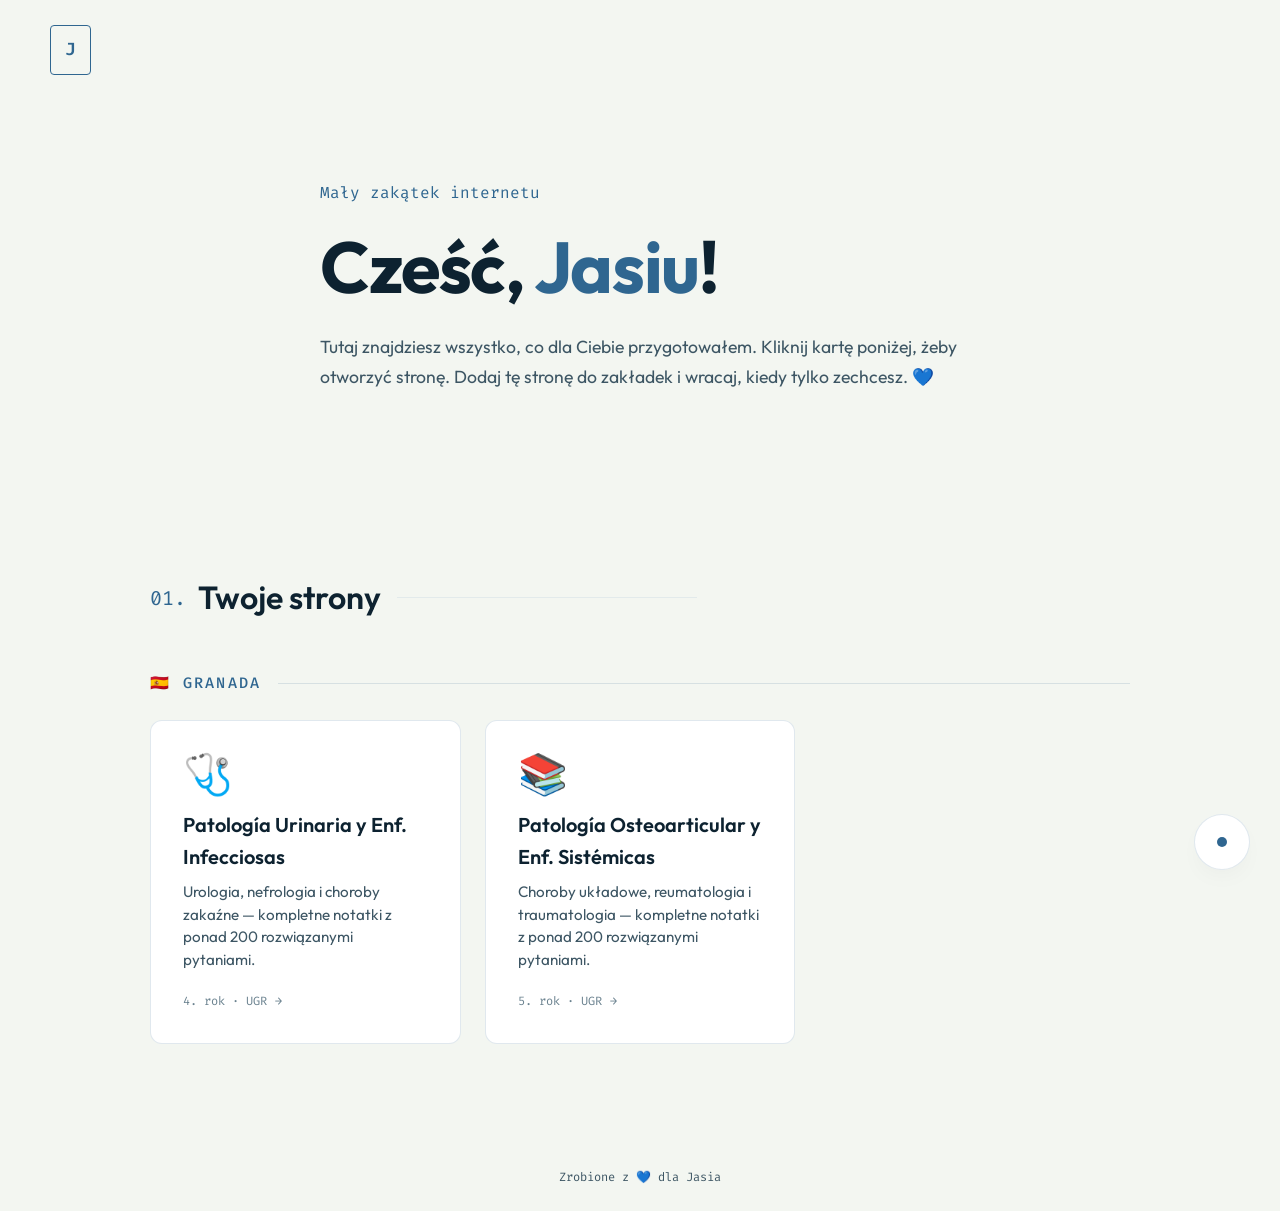
==== jasiu/index.html @ 5ad4277f "Add private /jasiu/ subpage with Granada study notes - Landing page at /jasiu/ with blue palette (Ba" ====
<!DOCTYPE html>
<html lang="pl" data-theme="dark">

<head>
    <meta charset="UTF-8">
    <meta name="viewport" content="width=device-width, initial-scale=1.0">
    <title>Cześć Jasiu 💙</title>
    <meta name="description" content="Mały zakątek internetu, tylko dla Jasia.">
    <meta name="robots" content="noindex, nofollow">

    <link rel="icon" type="image/svg+xml" href="../assets/favicon.svg?v=2">

    <link rel="preconnect" href="https://fonts.googleapis.com">
    <link rel="preconnect" href="https://fonts.gstatic.com" crossorigin>
    <link
        href="https://fonts.googleapis.com/css2?family=Fira+Code:wght@400;500;600&family=Outfit:wght@300;400;500;600;700&display=swap"
        rel="stylesheet">

    <link rel="stylesheet" href="../css/styles.css">

    <style>
        /* =====================================================================
           Jasiu landing page — Blue palette override
           Palette: Baltic Blue · Cerulean · Alabaster · Yale Blue · Sky Blue Light
           ===================================================================== */

        [data-theme="dark"] {
            --bg-primary: #0a1f2b;
            --bg-secondary: #16425b;
            --bg-tertiary: #1e5577;
            --accent-primary: #81c3d7;
            --accent-secondary: #3a7ca5;
            --accent-tertiary: #2f6690;
            --text-heading: #ecf2f6;
            --text-primary: #c5d8e0;
            --text-secondary: #94adb8;
            --text-muted: #6d8590;
            --border: rgba(129, 195, 215, 0.15);
            --border-hover: rgba(129, 195, 215, 0.4);
            --shadow-nav: 0 10px 30px -10px rgba(10, 31, 43, 0.7);
            --shadow-card: 0 10px 30px -15px rgba(0, 0, 0, 0.3);
            --glow: 0 0 20px rgba(129, 195, 215, 0.3);
        }

        [data-theme="light"] {
            --bg-primary: #f3f6f1;
            --bg-secondary: #ffffff;
            --bg-tertiary: #e2eaeb;
            --accent-primary: #2f6690;
            --accent-secondary: #16425b;
            --accent-tertiary: #3a7ca5;
            --text-heading: #0d2230;
            --text-primary: #1e3a4b;
            --text-secondary: #3d5664;
            --text-muted: #6c8390;
            --border: rgba(47, 102, 144, 0.15);
            --border-hover: rgba(47, 102, 144, 0.4);
            --shadow-nav: 0 10px 30px -10px rgba(13, 34, 48, 0.08);
            --shadow-card: 0 10px 30px -15px rgba(13, 34, 48, 0.12);
            --glow: 0 0 20px rgba(47, 102, 144, 0.15);
        }

        :root {
            --gradient-primary: linear-gradient(135deg, #2f6690, #3a7ca5, #81c3d7);
            --gradient-accent: linear-gradient(135deg, #3a7ca5, #81c3d7);
        }

        /* =====================================================================
           Layout tweaks for the Jasiu hero
           ===================================================================== */

        .jasiu-hero {
            min-height: auto;
            padding: 180px 40px 80px;
            display: flex;
            flex-direction: column;
            align-items: center;
            justify-content: center;
            text-align: center;
        }

        .jasiu-hero .hero-badge {
            justify-content: center;
        }

        .jasiu-hero h1 {
            font-size: clamp(2.5rem, 6vw, 4.5rem);
            font-weight: 700;
            line-height: 1.15;
            margin-bottom: 1.5rem;
            color: var(--text-heading);
        }

        /* Override main stylesheet: keep .name inline (no forced line break) and no gradient */
        .jasiu-hero h1 .name {
            display: inline;
            background: none;
            -webkit-background-clip: unset;
            -webkit-text-fill-color: unset;
            background-clip: unset;
            color: var(--accent-primary);
        }

        .jasiu-hero p.hero-description {
            max-width: 640px;
            margin: 0 auto;
        }

        /* Hide the auto "01." numbering on nav links (used on main portfolio only) */
        .jasiu-nav .nav-links a::before {
            content: none;
        }

        /* =====================================================================
           Card grid
           ===================================================================== */

        .jasiu-grid {
            display: grid;
            grid-template-columns: repeat(auto-fill, minmax(280px, 1fr));
            gap: 1.5rem;
        }

        .jasiu-card {
            position: relative;
            display: flex;
            flex-direction: column;
            padding: 2rem;
            background: var(--bg-secondary);
            border: 1px solid var(--border);
            border-radius: 12px;
            text-decoration: none;
            color: inherit;
            transition: var(--transition);
            overflow: hidden;
        }

        .jasiu-card::before {
            content: '';
            position: absolute;
            top: 0;
            left: 0;
            right: 0;
            height: 3px;
            background: var(--gradient-primary);
            transform: scaleX(0);
            transform-origin: left;
            transition: transform 0.4s ease;
        }

        .jasiu-card:hover {
            transform: translateY(-6px);
            border-color: var(--border-hover);
            box-shadow: var(--shadow-card);
        }

        .jasiu-card:hover::before {
            transform: scaleX(1);
        }

        .jasiu-card-icon {
            font-size: 2.5rem;
            line-height: 1;
            margin-bottom: 1rem;
        }

        .jasiu-card-title {
            font-size: 1.25rem;
            font-weight: 600;
            color: var(--text-heading);
            margin-bottom: 0.5rem;
            transition: var(--transition);
        }

        .jasiu-card:hover .jasiu-card-title {
            color: var(--accent-primary);
        }

        .jasiu-card-description {
            font-size: 0.95rem;
            color: var(--text-secondary);
            line-height: 1.5;
            flex-grow: 1;
        }

        .jasiu-card-meta {
            margin-top: 1.25rem;
            font-family: var(--font-mono);
            font-size: 0.75rem;
            color: var(--text-muted);
            display: flex;
            align-items: center;
            gap: 0.5rem;
        }

        .jasiu-card-meta .arrow {
            transition: transform 0.25s ease;
        }

        .jasiu-card:hover .jasiu-card-meta .arrow {
            transform: translateX(4px);
            color: var(--accent-primary);
        }

        /* =====================================================================
           Group heading (e.g. "Granada", future groups...)
           ===================================================================== */

        .jasiu-group {
            margin-top: 3rem;
        }

        .jasiu-group:first-of-type {
            margin-top: 0;
        }

        .jasiu-group-header {
            display: flex;
            align-items: center;
            gap: 1rem;
            margin-bottom: 1.5rem;
        }

        .jasiu-group-title {
            font-family: var(--font-mono);
            font-size: 0.95rem;
            font-weight: 500;
            color: var(--accent-primary);
            text-transform: uppercase;
            letter-spacing: 0.15em;
            white-space: nowrap;
        }

        .jasiu-group-line {
            flex: 1;
            height: 1px;
            background: var(--border);
        }

        /* =====================================================================
           Mobile breakpoints
           ===================================================================== */

        @media (max-width: 768px) {
            .jasiu-hero {
                padding: 120px 24px 60px;
            }

            .jasiu-hero h1 {
                font-size: clamp(2rem, 9vw, 3rem);
                margin-bottom: 1rem;
            }

            .jasiu-hero p.hero-description {
                font-size: 1rem;
                line-height: 1.6;
            }

            .jasiu-group {
                margin-top: 2.5rem;
            }

            .jasiu-group-header {
                margin-bottom: 1.25rem;
            }

            .jasiu-group-title {
                font-size: 0.8rem;
                letter-spacing: 0.12em;
            }

            .jasiu-grid {
                grid-template-columns: 1fr;
                gap: 1rem;
            }

            .jasiu-card {
                padding: 1.5rem;
            }

            .jasiu-card-icon {
                font-size: 2rem;
                margin-bottom: 0.75rem;
            }

            .jasiu-card-title {
                font-size: 1.1rem;
            }

            footer {
                padding: 30px 20px;
                font-size: 0.85rem;
            }
        }

        @media (max-width: 420px) {
            .jasiu-hero {
                padding: 100px 18px 48px;
            }

            .jasiu-card {
                padding: 1.25rem;
            }
        }
    </style>
</head>

<body>

    <nav id="navbar" class="jasiu-nav">
        <div class="nav-container">
            <a href="#" class="nav-logo">J</a>
        </div>
    </nav>

    <section class="hero jasiu-hero">
        <div class="hero-content">
            <p class="hero-badge">Mały zakątek internetu</p>
            <h1>
                Cześć, <span class="name">Jasiu</span>!
            </h1>
            <p class="hero-description">
                Tutaj znajdziesz wszystko, co dla Ciebie przygotowałem. Kliknij kartę poniżej,
                żeby otworzyć stronę. Dodaj tę stronę do zakładek i wracaj, kiedy tylko zechcesz. 💙
            </p>
        </div>
    </section>

    <section id="pages">
        <div class="section-container">
            <div class="section-header">
                <h2 class="section-title">Twoje strony</h2>
            </div>

            <!--
                =====================================================================
                JAK DODAĆ NOWĄ STRONĘ
                =====================================================================
                1. Wrzuć pliki strony do nowego folderu wewnątrz /jasiu/
                     np. jasiu/granada/nowy-temat/index.html
                2. Skopiuj jeden z bloków <a class="jasiu-card"> poniżej i zaktualizuj:
                       - href     -> ścieżka do folderu (np. "granada/nowy-temat/")
                       - icon     -> dowolne emoji
                       - title    -> krótka nazwa
                       - desc     -> jednolinijkowy opis
                       - meta     -> rok, uczelnia, data (opcjonalnie)
                3. Commit & push. GitHub Pages opublikuje stronę w ciągu ~1 minuty.
                =====================================================================
            -->
            <div class="jasiu-group">
                <div class="jasiu-group-header">
                    <span class="jasiu-group-title">🇪🇸 Granada</span>
                    <span class="jasiu-group-line"></span>
                </div>

                <div class="jasiu-grid">

                    <a href="granada/urinaria-infecciosas/" class="jasiu-card reveal">
                        <div class="jasiu-card-icon">🩺</div>
                        <div class="jasiu-card-title">Patología Urinaria y Enf. Infecciosas</div>
                        <p class="jasiu-card-description">
                            Urologia, nefrologia i choroby zakaźne — kompletne notatki
                            z ponad 200 rozwiązanymi pytaniami.
                        </p>
                        <div class="jasiu-card-meta">
                            <span>4. rok · UGR</span>
                            <span class="arrow">→</span>
                        </div>
                    </a>

                    <a href="granada/osteoarticular-sistemicas/" class="jasiu-card reveal">
                        <div class="jasiu-card-icon">📚</div>
                        <div class="jasiu-card-title">Patología Osteoarticular y Enf. Sistémicas</div>
                        <p class="jasiu-card-description">
                            Choroby układowe, reumatologia i traumatologia — kompletne
                            notatki z ponad 200 rozwiązanymi pytaniami.
                        </p>
                        <div class="jasiu-card-meta">
                            <span>5. rok · UGR</span>
                            <span class="arrow">→</span>
                        </div>
                    </a>

                    <!--
                        Szablon karty — skopiuj, wklej i edytuj:

                    <a href="ŚCIEŻKA/" class="jasiu-card reveal">
                        <div class="jasiu-card-icon">📄</div>
                        <div class="jasiu-card-title">Tytuł strony</div>
                        <p class="jasiu-card-description">
                            Krótki opis tego, co jest w środku.
                        </p>
                        <div class="jasiu-card-meta">
                            <span>otwórz stronę</span>
                            <span class="arrow">→</span>
                        </div>
                    </a>
                    -->

                </div>
            </div>

            <!--
                Aby dodać kolejną grupę (np. inna uczelnia, inny temat), skopiuj
                cały blok <div class="jasiu-group"> ... </div> powyżej i zmień tytuł.
            -->
        </div>
    </section>

    <footer>
        <p>
            Zrobione z 💙 dla Jasia
        </p>
    </footer>

    <button class="theme-toggle" id="theme-toggle" aria-label="Zmień motyw">
        <svg class="sun-icon" viewBox="0 0 24 24" xmlns="http://www.w3.org/2000/svg">
            <circle cx="12" cy="12" r="5" />
            <path
                d="M12 1v2M12 21v2M4.22 4.22l1.42 1.42M18.36 18.36l1.42 1.42M1 12h2M21 12h2M4.22 19.78l1.42-1.42M18.36 5.64l1.42-1.42" />
        </svg>
        <svg class="moon-icon" viewBox="0 0 24 24" xmlns="http://www.w3.org/2000/svg">
            <path d="M21 12.79A9 9 0 1 1 11.21 3 7 7 0 0 0 21 12.79z" />
        </svg>
    </button>

    <script src="../js/main.js"></script>
</body>

</html>
---- css/styles.css ----
/*
 * Brand Colors - Warm Sunset Palette
 * Tangerine Dream: #faa275
 * Coral Glow: #ff8c61
 * Blush Rose: #ce6a85
 * Berry Blush: #985277
 * Mauve Shadow: #5c374c
 */

/* ========================================
   THEME VARIABLES
   ======================================== */

:root {
    /* Core palette - shared */
    --tangerine-dream: #faa275;
    --coral-glow: #ff8c61;
    --blush-rose: #ce6a85;
    --berry-blush: #985277;
    --mauve-shadow: #5c374c;
    
    /* Typography */
    --font-mono: 'Fira Code', 'SF Mono', 'Roboto Mono', monospace;
    --font-sans: 'Outfit', 'Calibre', 'Inter', -apple-system, sans-serif;
    
    /* Effects */
    --transition: all 0.25s cubic-bezier(0.645, 0.045, 0.355, 1);
    --transition-theme: all 0.4s cubic-bezier(0.645, 0.045, 0.355, 1);
    
    /* Gradients - shared */
    --gradient-primary: linear-gradient(135deg, #faa275, #ff8c61, #ce6a85);
    --gradient-accent: linear-gradient(135deg, #ff8c61, #ce6a85);
}

/* Dark Theme (Night Mode - Default) */
[data-theme="dark"] {
    --bg-primary: #1a0f14;
    --bg-secondary: #2a1a22;
    --bg-tertiary: #3d2633;
    --accent-primary: #ff8c61;
    --accent-secondary: #faa275;
    --accent-tertiary: #ce6a85;
    --text-heading: #fef0ec;
    --text-primary: #e8c8c0;
    --text-secondary: #c9a099;
    --text-muted: #8a6b6b;
    --border: rgba(255, 140, 97, 0.15);
    --border-hover: rgba(255, 140, 97, 0.4);
    --shadow-nav: 0 10px 30px -10px rgba(26, 15, 20, 0.7);
    --shadow-card: 0 10px 30px -15px rgba(0, 0, 0, 0.3);
    --glow: 0 0 20px rgba(255, 140, 97, 0.3);
    --icon-filter: none;
}

/* Light Theme (Day Mode) */
[data-theme="light"] {
    --bg-primary: #faf5f2;
    --bg-secondary: #ffffff;
    --bg-tertiary: #f0e6e0;
    --accent-primary: #b84a6b;
    --accent-secondary: #8a3d5c;
    --accent-tertiary: #5c374c;
    --text-heading: #2d1f28;
    --text-primary: #3d2a35;
    --text-secondary: #5c4852;
    --text-muted: #8a7a82;
    --border: rgba(152, 82, 119, 0.15);
    --border-hover: rgba(152, 82, 119, 0.4);
    --shadow-nav: 0 10px 30px -10px rgba(45, 31, 40, 0.08);
    --shadow-card: 0 10px 30px -15px rgba(45, 31, 40, 0.12);
    --glow: 0 0 20px rgba(184, 74, 107, 0.15);
    --icon-filter: none;
}

/* ========================================
   BASE STYLES
   ======================================== */

* {
    margin: 0;
    padding: 0;
    box-sizing: border-box;
}

html {
    scroll-behavior: smooth;
}

body {
    font-family: var(--font-sans);
    background: var(--bg-primary);
    color: var(--text-primary);
    line-height: 1.6;
    overflow-x: hidden;
    counter-reset: section;
    transition: var(--transition-theme);
}

/* Selection */
::selection {
    background: rgba(206, 106, 133, 0.25);
    color: var(--accent-primary);
}

/* Scrollbar */
::-webkit-scrollbar {
    width: 10px;
}

::-webkit-scrollbar-track {
    background: var(--bg-primary);
}

::-webkit-scrollbar-thumb {
    background: var(--bg-tertiary);
    border-radius: 5px;
}

::-webkit-scrollbar-thumb:hover {
    background: var(--berry-blush);
}

/* Hide old background elements */
.dotted-bg,
.ambient-bg,
.orb,
.grid-bg {
    display: none;
}

/* ========================================
   THEME TOGGLE BUTTON
   ======================================== */

.theme-toggle {
    position: fixed;
    bottom: 30px;
    right: 30px;
    width: 56px;
    height: 56px;
    border-radius: 50%;
    background: var(--bg-secondary);
    border: 1px solid var(--border);
    cursor: pointer;
    z-index: 1001;
    display: flex;
    align-items: center;
    justify-content: center;
    transition: var(--transition);
    box-shadow: var(--shadow-card);
}

.theme-toggle:hover {
    transform: scale(1.1);
    border-color: var(--accent-primary);
    box-shadow: var(--glow);
}

.theme-toggle svg {
    width: 24px;
    height: 24px;
    transition: var(--transition);
}

.theme-toggle .sun-icon {
    fill: var(--accent-primary);
    display: none;
}

.theme-toggle .moon-icon {
    fill: var(--accent-primary);
    display: block;
}

[data-theme="light"] .theme-toggle .sun-icon {
    display: block;
}

[data-theme="light"] .theme-toggle .moon-icon {
    display: none;
}

/* ========================================
   NAVIGATION
   ======================================== */

nav {
    position: fixed;
    top: 0;
    left: 0;
    right: 0;
    z-index: 1000;
    padding: 0 50px;
    height: 100px;
    display: flex;
    align-items: center;
    background: transparent;
    transition: var(--transition);
}

nav.scrolled {
    height: 70px;
    background: color-mix(in srgb, var(--bg-primary) 90%, transparent);
    backdrop-filter: blur(10px);
    -webkit-backdrop-filter: blur(10px);
    box-shadow: var(--shadow-nav);
}

.nav-container {
    width: 100%;
    max-width: 1600px;
    margin: 0 auto;
    display: flex;
    justify-content: space-between;
    align-items: center;
}

.nav-logo {
    font-family: var(--font-mono);
    font-size: 1.1rem;
    font-weight: 600;
    color: var(--accent-primary);
    text-decoration: none;
    display: flex;
    align-items: center;
    gap: 0;
    transition: var(--transition);
    padding: 10px 14px;
    border: 1px solid var(--accent-primary);
    border-radius: 4px;
}

.nav-logo:hover {
    background: color-mix(in srgb, var(--accent-primary) 10%, transparent);
    box-shadow: var(--glow);
}

.nav-logo::before {
    display: none;
}

.nav-links {
    display: flex;
    gap: 2rem;
    list-style: none;
    align-items: center;
}

.nav-links li {
    counter-increment: nav-item;
}

.nav-links a {
    color: var(--text-heading);
    text-decoration: none;
    font-family: var(--font-mono);
    font-size: 0.85rem;
    transition: var(--transition);
    padding: 10px;
}

.nav-links a::before {
    content: "0" counter(nav-item) ". ";
    color: var(--accent-primary);
}

.nav-links a:hover {
    color: var(--accent-primary);
}


/* ========================================
   SOCIAL SIDEBAR
   ======================================== */

.social-sidebar {
    position: fixed;
    bottom: 0;
    left: 40px;
    display: flex;
    flex-direction: column;
    align-items: center;
    gap: 1.25rem;
    z-index: 100;
}

.social-sidebar::after {
    content: '';
    width: 1px;
    height: 90px;
    background: var(--text-secondary);
}

.social-sidebar a {
    color: var(--text-secondary);
    transition: var(--transition);
}

.social-sidebar a:hover {
    color: var(--accent-primary);
    transform: translateY(-3px);
}

.social-sidebar svg {
    width: 20px;
    height: 20px;
    fill: currentColor;
}

/* ========================================
   HERO SECTION
   ======================================== */

.hero {
    min-height: 100vh;
    display: flex;
    align-items: center;
    justify-content: flex-start;
    position: relative;
    padding: 0 150px;
}

.hero-content {
    max-width: 1000px;
    text-align: left;
    z-index: 1;
}

.hero-badge {
    display: inline-block;
    font-family: var(--font-mono);
    font-size: 1rem;
    color: var(--accent-primary);
    margin-bottom: 1.25rem;
    animation: fadeInUp 0.5s ease 0.1s backwards;
}

.hero-badge .dot {
    display: none;
}

.hero h1 {
    font-size: clamp(40px, 8vw, 80px);
    font-weight: 600;
    line-height: 1.1;
    margin-bottom: 0;
    letter-spacing: -0.02em;
    color: var(--text-heading);
    animation: fadeInUp 0.5s ease 0.2s backwards;
}

.hero h1 .name {
    display: block;
    color: var(--text-heading);
    background: none;
    -webkit-background-clip: unset;
    -webkit-text-fill-color: unset;
    background-clip: unset;
}

.hero-title {
    font-size: clamp(32px, 6vw, 56px);
    font-weight: 600;
    color: var(--text-secondary);
    margin-bottom: 1.5rem;
    line-height: 1.2;
    animation: fadeInUp 0.5s ease 0.3s backwards;
    min-height: 1.4em;
}

.hero-title .typewriter {
    color: var(--text-secondary);
    font-family: var(--font-sans);
    font-weight: 600;
}

.hero-title .cursor {
    color: var(--accent-primary);
    font-weight: 300;
    animation: blink 1s step-end infinite;
    margin-left: 2px;
}

@keyframes blink {
    0%, 100% { opacity: 1; }
    50% { opacity: 0; }
}

.hero-description {
    font-size: 1.1rem;
    color: var(--text-secondary);
    max-width: 540px;
    margin: 0 0 3rem 0;
    line-height: 1.7;
    animation: fadeInUp 0.5s ease 0.4s backwards;
}

.hero-description a {
    color: var(--accent-primary);
    text-decoration: none;
    position: relative;
}

.hero-description a::after {
    content: '';
    position: absolute;
    bottom: 0;
    left: 0;
    width: 100%;
    height: 1px;
    background: var(--accent-primary);
    transform: scaleX(0);
    transform-origin: right;
    transition: var(--transition);
}

.hero-description a:hover::after {
    transform: scaleX(1);
    transform-origin: left;
}

.hero-cta {
    display: flex;
    gap: 1rem;
    justify-content: flex-start;
    flex-wrap: wrap;
    animation: fadeInUp 0.5s ease 0.5s backwards;
}

.btn {
    padding: 1.25rem 1.75rem;
    border-radius: 4px;
    font-family: var(--font-mono);
    font-size: 0.9rem;
    font-weight: 500;
    text-decoration: none;
    transition: var(--transition);
    cursor: pointer;
    border: 1px solid var(--accent-primary);
    display: inline-flex;
    align-items: center;
    gap: 0.5rem;
}

.btn-primary {
    background: transparent;
    color: var(--accent-primary);
}

.btn-primary:hover {
    background: color-mix(in srgb, var(--accent-primary) 10%, transparent);
    box-shadow: var(--glow);
}

.btn-secondary {
    background: transparent;
    color: var(--accent-primary);
    border: 1px solid var(--accent-primary);
}

.btn-secondary:hover {
    background: color-mix(in srgb, var(--accent-primary) 10%, transparent);
    box-shadow: var(--glow);
}

/* Scroll indicator */
.scroll-indicator {
    display: none;
}

@keyframes fadeInUp {
    from {
        opacity: 0;
        transform: translateY(20px);
    }
    to {
        opacity: 1;
        transform: translateY(0);
    }
}

/* ========================================
   SECTION STYLES
   ======================================== */

section {
    padding: 100px 150px;
    position: relative;
    z-index: 1;
    max-width: 1600px;
    margin: 0 auto;
}

.section-container {
    max-width: 1000px;
    margin: 0 auto;
}

.section-header {
    text-align: left;
    margin-bottom: 2.5rem;
    display: flex;
    align-items: center;
    gap: 1rem;
}

.section-header::after {
    content: '';
    flex: 1;
    height: 1px;
    background: var(--bg-tertiary);
    max-width: 300px;
}

.section-label {
    display: none;
}

.section-title {
    font-size: clamp(26px, 5vw, 32px);
    font-weight: 600;
    color: var(--text-heading);
    white-space: nowrap;
    display: flex;
    align-items: center;
    gap: 0.75rem;
}

.section-title::before {
    counter-increment: section;
    content: "0" counter(section) ".";
    font-family: var(--font-mono);
    font-size: clamp(16px, 3vw, 20px);
    font-weight: 400;
    color: var(--accent-primary);
}

/* ========================================
   ABOUT SECTION
   ======================================== */

#about .section-container {
    max-width: 1000px;
}

.about-grid {
    display: grid;
    grid-template-columns: 3fr 2fr;
    gap: 3rem;
    align-items: flex-start;
}

.about-image {
    position: relative;
    max-width: 300px;
}

.about-image-container {
    position: relative;
    width: 100%;
    border-radius: 4px;
    overflow: visible;
    background: none;
    border: none;
}

.about-image-container::before {
    content: '';
    position: absolute;
    top: 20px;
    left: 20px;
    width: 100%;
    height: 100%;
    border: 2px solid var(--accent-primary);
    border-radius: 4px;
    z-index: -1;
    transition: var(--transition);
}

.about-image-container:hover::before {
    top: 15px;
    left: 15px;
}

img.about-image-inner {
    width: 100%;
    height: auto;
    object-fit: cover;
    object-position: center top;
    border-radius: 4px;
    filter: grayscale(0%) contrast(1);
    transition: var(--transition);
}

.about-image-container:hover img.about-image-inner {
    filter: grayscale(0%) contrast(1.05);
}

.about-image::after {
    display: none;
}

.about-content {
    order: -1;
}

.about-content h3 {
    display: none;
}

.about-content p {
    color: var(--text-secondary);
    margin-bottom: 1rem;
    font-size: 1rem;
    line-height: 1.7;
}

.about-content p a {
    color: var(--accent-primary);
    text-decoration: none;
    position: relative;
}

.about-content p a::after {
    content: '';
    position: absolute;
    bottom: 0;
    left: 0;
    width: 100%;
    height: 1px;
    background: var(--accent-primary);
    transform: scaleX(0);
    transform-origin: right;
    transition: var(--transition);
}

.about-content p a:hover::after {
    transform: scaleX(1);
    transform-origin: left;
}

/* Skills List for About */
.about-skills {
    display: grid;
    grid-template-columns: repeat(2, minmax(140px, 200px));
    gap: 0 10px;
    margin-top: 1.5rem;
    padding: 0;
    list-style: none;
    font-family: var(--font-mono);
    font-size: 0.85rem;
}

.about-skills li {
    position: relative;
    padding-left: 1.25rem;
    margin-bottom: 0.5rem;
    color: var(--text-secondary);
}

.about-skills li::before {
    content: '▹';
    position: absolute;
    left: 0;
    color: var(--accent-primary);
}

.about-stats {
    display: none;
}

/* ========================================
   EXPERIENCE SECTION
   ======================================== */

.experience-timeline {
    position: relative;
    padding-left: 0;
}

.experience-timeline::before {
    display: none;
}

.experience-item {
    position: relative;
    padding: 0;
    background: transparent;
    border-radius: 0;
    border: none;
    margin-bottom: 2.5rem;
    margin-left: 0;
    transition: none;
}

.experience-item:hover {
    transform: none;
    box-shadow: none;
}

.experience-item::before {
    display: none;
}

.experience-header {
    display: block;
    margin-bottom: 0.5rem;
}

.experience-company {
    font-size: 1.25rem;
    font-weight: 600;
    color: var(--text-heading);
    background: none;
    -webkit-background-clip: unset;
    -webkit-text-fill-color: unset;
}

.experience-company-name {
    color: var(--accent-primary);
}

.experience-role {
    font-size: 1.25rem;
    font-weight: 600;
    color: var(--text-heading);
    margin-top: 0;
    display: inline;
}

.experience-meta {
    display: block;
    font-family: var(--font-mono);
    font-size: 0.8rem;
    color: var(--text-secondary);
    margin-bottom: 1rem;
}

.experience-meta span {
    display: inline;
}

.experience-meta span:first-child::after {
    content: ' | ';
}

.experience-description {
    list-style: none;
    margin-top: 0;
}

.experience-description li {
    position: relative;
    padding-left: 1.5rem;
    margin-bottom: 0.75rem;
    color: var(--text-secondary);
    font-size: 1rem;
    line-height: 1.5;
}

.experience-description li::before {
    content: '▹';
    position: absolute;
    left: 0;
    top: 0;
    width: auto;
    height: auto;
    background: none;
    border-radius: 0;
    color: var(--accent-primary);
    font-size: 0.9rem;
}

/* ========================================
   SKILLS SECTION
   ======================================== */

.skills-grid {
    display: grid;
    grid-template-columns: repeat(auto-fit, minmax(280px, 1fr));
    gap: 1.5rem;
}

.skill-category {
    background: var(--bg-secondary);
    border-radius: 4px;
    border: none;
    padding: 2rem;
    transition: var(--transition);
    position: relative;
    overflow: hidden;
}

.skill-category::before {
    content: '';
    position: absolute;
    top: 0;
    left: 0;
    right: 0;
    height: 2px;
    background: var(--gradient-accent);
    opacity: 0;
    transition: var(--transition);
}

.skill-category:hover {
    transform: translateY(-5px);
    box-shadow: var(--shadow-card);
}

.skill-category:hover::before {
    opacity: 1;
}

.skill-category-icon {
    width: 50px;
    height: 50px;
    background: transparent;
    border-radius: 0;
    display: flex;
    align-items: center;
    justify-content: center;
    font-size: 2rem;
    margin-bottom: 1.25rem;
    border: none;
}

.skill-category h3 {
    font-size: 1.1rem;
    margin-bottom: 1rem;
    font-weight: 600;
    color: var(--text-heading);
}

.skill-tags {
    display: flex;
    flex-wrap: wrap;
    gap: 0.5rem;
}

.skill-tag {
    padding: 0.375rem 0.75rem;
    background: color-mix(in srgb, var(--accent-primary) 10%, transparent);
    border: none;
    border-radius: 4px;
    font-family: var(--font-mono);
    font-size: 0.75rem;
    color: var(--accent-primary);
    transition: var(--transition);
}

.skill-tag:hover {
    background: color-mix(in srgb, var(--accent-primary) 20%, transparent);
}

/* ========================================
   CERTIFICATIONS
   ======================================== */

.cert-grid {
    display: grid;
    grid-template-columns: repeat(auto-fit, minmax(260px, 1fr));
    gap: 1rem;
    margin-top: 2rem;
}

.cert-card {
    background: var(--bg-secondary);
    border-radius: 4px;
    border: none;
    padding: 1.5rem;
    display: flex;
    align-items: center;
    gap: 1rem;
    transition: var(--transition);
}

.cert-card:hover {
    transform: translateY(-5px);
    box-shadow: var(--shadow-card);
}

.cert-icon {
    width: 40px;
    height: 40px;
    background: transparent;
    border-radius: 0;
    display: flex;
    align-items: center;
    justify-content: center;
    font-size: 1.5rem;
    flex-shrink: 0;
}

.cert-info h4 {
    font-size: 0.95rem;
    font-weight: 600;
    margin-bottom: 0.25rem;
    color: var(--text-heading);
}

.cert-info span {
    font-family: var(--font-mono);
    font-size: 0.75rem;
    color: var(--text-muted);
}

/* Terminal - Hide */
.terminal {
    display: none;
}

/* ========================================
   TALKS SECTION
   ======================================== */

.talks-grid {
    display: grid;
    grid-template-columns: repeat(auto-fit, minmax(350px, 1fr));
    gap: 1.5rem;
}

.talk-card {
    background: var(--bg-secondary);
    border-radius: 4px;
    border: none;
    overflow: hidden;
    transition: var(--transition);
    position: relative;
}

.talk-card:hover {
    transform: translateY(-7px);
    box-shadow: var(--shadow-card);
}

.talk-card::before {
    content: '';
    position: absolute;
    inset: 0;
    border: 1px solid transparent;
    border-radius: 4px;
    transition: var(--transition);
}

.talk-card:hover::before {
    border-color: var(--accent-primary);
}

.talk-image {
    height: 200px;
    background: var(--gradient-accent);
    background-size: cover;
    background-position: center;
    display: flex;
    align-items: center;
    justify-content: center;
    font-size: 3rem;
    position: relative;
    overflow: hidden;
}

.talk-image::before {
    content: '';
    position: absolute;
    inset: 0;
    background: linear-gradient(to bottom, rgba(0,0,0,0.1) 0%, rgba(0,0,0,0.5) 100%);
    transition: var(--transition);
}

.talk-card:hover .talk-image::before {
    background: linear-gradient(to bottom, rgba(0,0,0,0) 0%, rgba(0,0,0,0.3) 100%);
}

.talk-content {
    padding: 1.5rem;
}

.talk-meta {
    display: flex;
    justify-content: space-between;
    margin-bottom: 0.75rem;
    font-family: var(--font-mono);
    font-size: 0.75rem;
}

.talk-conference {
    color: var(--accent-primary);
    font-weight: 500;
}

.talk-date {
    color: var(--text-muted);
}

.talk-title {
    font-size: 1.1rem;
    font-weight: 600;
    margin-bottom: 0.75rem;
    line-height: 1.4;
    color: var(--text-heading);
    transition: var(--transition);
}

.talk-card:hover .talk-title {
    color: var(--accent-primary);
}

.talk-description {
    color: var(--text-secondary);
    font-size: 0.9rem;
    line-height: 1.6;
}

/* ========================================
   EDUCATION SECTION
   ======================================== */

.education-grid {
    display: grid;
    grid-template-columns: repeat(auto-fit, minmax(320px, 1fr));
    gap: 1.5rem;
}

.education-card {
    background: var(--bg-secondary);
    border-radius: 4px;
    border: none;
    padding: 2rem;
    position: relative;
    overflow: hidden;
    transition: var(--transition);
}

.education-card::before {
    content: '';
    position: absolute;
    top: 0;
    left: 0;
    right: 0;
    height: 2px;
    background: var(--gradient-accent);
    opacity: 0;
    transition: var(--transition);
}

.education-card:hover {
    transform: translateY(-7px);
    box-shadow: var(--shadow-card);
}

.education-card:hover::before {
    opacity: 1;
}

.education-degree {
    font-size: 1.1rem;
    font-weight: 600;
    color: var(--text-heading);
    background: none;
    -webkit-background-clip: unset;
    -webkit-text-fill-color: unset;
    margin-bottom: 0.5rem;
}

.education-school {
    font-size: 1rem;
    margin-bottom: 0.25rem;
    font-weight: 500;
    color: var(--accent-primary);
}

.education-location {
    color: var(--text-muted);
    font-size: 0.85rem;
    margin-bottom: 0.5rem;
}

.education-period {
    font-family: var(--font-mono);
    font-size: 0.75rem;
    color: var(--text-secondary);
    margin-bottom: 1rem;
}

.education-thesis {
    font-size: 0.9rem;
    color: var(--text-secondary);
    padding: 1rem;
    background: var(--bg-primary);
    border-radius: 4px;
    border-left: 2px solid var(--accent-primary);
    line-height: 1.5;
    transition: var(--transition-theme);
}

.education-badge {
    position: absolute;
    top: 1rem;
    right: 1rem;
    padding: 0.25rem 0.75rem;
    background: color-mix(in srgb, var(--accent-primary) 15%, transparent);
    border-radius: 4px;
    font-family: var(--font-mono);
    font-size: 0.7rem;
    font-weight: 500;
    color: var(--accent-primary);
    text-transform: uppercase;
    letter-spacing: 0.05em;
}

/* ========================================
   CONTACT SECTION
   ======================================== */

#contact {
    text-align: center;
    max-width: 600px;
    margin: 0 auto;
    padding: 100px 20px;
}

#contact .section-header {
    justify-content: center;
    flex-direction: column;
    align-items: center;
    gap: 0;
    margin-bottom: 1.5rem;
}

#contact .section-header::after {
    display: none;
}

#contact .section-label {
    display: block;
    font-family: var(--font-mono);
    font-size: 1rem;
    color: var(--accent-primary);
    margin-bottom: 1rem;
}

#contact .section-title {
    font-size: clamp(36px, 5vw, 50px);
    display: block;
}

#contact .section-title::before {
    display: none;
}

.contact-section {
    background: transparent;
    border-radius: 0;
    border: none;
    padding: 0;
    text-align: center;
    position: relative;
    overflow: visible;
}

.contact-section::before {
    display: none;
}

.contact-section h2 {
    display: none;
}

.contact-section > p {
    color: var(--text-secondary);
    font-size: 1.1rem;
    margin-bottom: 3rem;
    max-width: 500px;
    margin-left: auto;
    margin-right: auto;
    line-height: 1.7;
}

.contact-links {
    display: flex;
    justify-content: center;
    gap: 1rem;
    flex-wrap: wrap;
}

.contact-link {
    display: inline-flex;
    align-items: center;
    gap: 0.5rem;
    padding: 1.25rem 1.75rem;
    background: transparent;
    border: 1px solid var(--accent-primary);
    border-radius: 4px;
    color: var(--accent-primary);
    text-decoration: none;
    font-family: var(--font-mono);
    font-size: 0.9rem;
    transition: var(--transition);
}

.contact-link:hover {
    background: color-mix(in srgb, var(--accent-primary) 10%, transparent);
    box-shadow: var(--glow);
}

.contact-link svg {
    width: 18px;
    height: 18px;
    fill: var(--accent-primary);
}

/* ========================================
   FOOTER
   ======================================== */

footer {
    padding: 1.5rem 2rem;
    text-align: center;
    border-top: none;
    position: relative;
    z-index: 1;
    background: transparent;
}

footer p {
    color: var(--text-secondary);
    font-family: var(--font-mono);
    font-size: 0.75rem;
    line-height: 1.6;
}

footer .heart {
    color: var(--blush-rose);
    display: inline-block;
    animation: none;
}

/* ========================================
   ANIMATIONS
   ======================================== */

.reveal {
    opacity: 0;
    transform: translateY(20px);
    transition: all 0.5s cubic-bezier(0.645, 0.045, 0.355, 1);
}

.reveal.active {
    opacity: 1;
    transform: translateY(0);
}

/* ========================================
   RESPONSIVE
   ======================================== */

@media (max-width: 1080px) {
    nav {
        padding: 0 40px;
    }
    
    .hero {
        padding: 0 100px;
    }
    
    section {
        padding: 80px 100px;
    }
}

@media (max-width: 900px) {
    .hero-content {
        max-width: 100%;
    }
    
    .about-grid {
        grid-template-columns: 1fr;
        gap: 2rem;
    }

    .about-image {
        max-width: 250px;
        margin: 0 auto;
        order: -1;
    }
    
    .about-content {
        order: 0;
    }

    .nav-links {
        display: none;
    }
    
    .social-sidebar {
        display: none;
    }

    .talks-grid {
        grid-template-columns: 1fr;
    }
    
    .theme-toggle {
        bottom: 20px;
        right: 20px;
        width: 50px;
        height: 50px;
    }
}

@media (max-width: 768px) {
    nav {
        padding: 0 25px;
    }
    
    .hero {
        padding: 0 25px;
    }
    
    section {
        padding: 60px 25px;
    }
}

@media (max-width: 600px) {
    .hero h1 {
        font-size: 2.5rem;
    }

    .hero-title {
        font-size: 2rem;
    }

    .about-stats {
        grid-template-columns: 1fr;
    }
    
    .about-skills {
        grid-template-columns: repeat(2, 1fr);
    }

    .contact-section {
        padding: 0;
    }

    section {
        padding: 50px 20px;
    }

    .section-title {
        font-size: 1.5rem;
    }
}
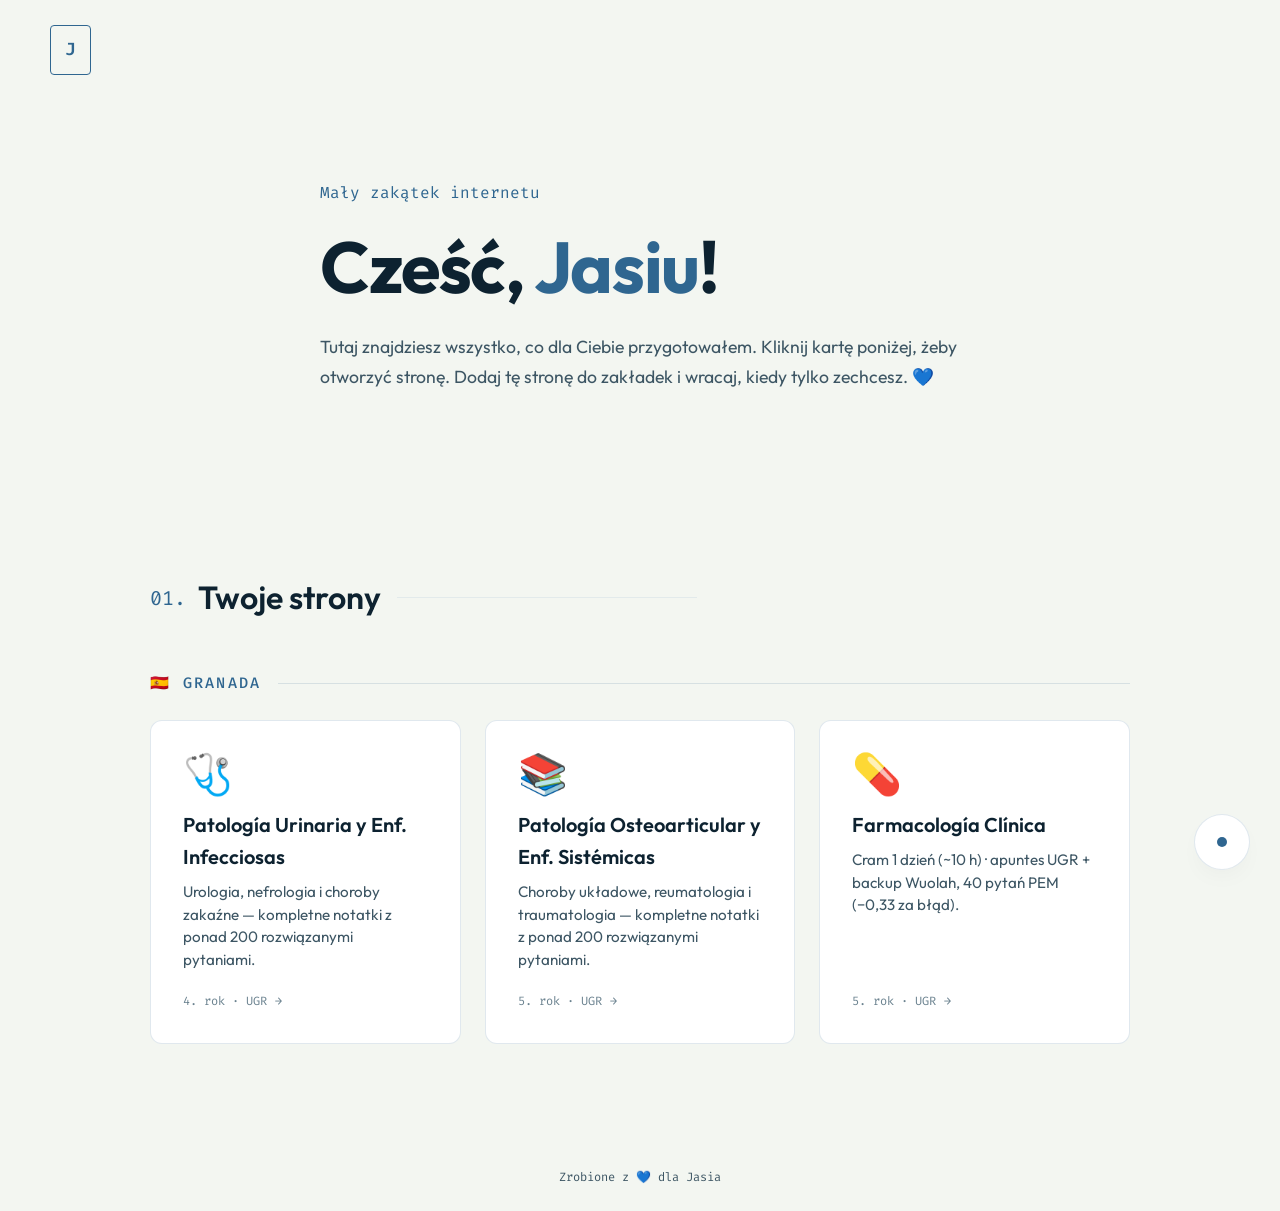
==== commit 7b26c500: "Add Farmacología Clínica cram study site for UGR. Static one-day study script with PEM question bank" ====
--- a/jasiu/index.html
+++ b/jasiu/index.html
@@ -381,6 +381,19 @@
                         </div>
                     </a>
 
+                    <a href="granada/farmacologia-clinica/" class="jasiu-card reveal">
+                        <div class="jasiu-card-icon">💊</div>
+                        <div class="jasiu-card-title">Farmacología Clínica</div>
+                        <p class="jasiu-card-description">
+                            Cram 1 dzień (~10 h) · apuntes UGR + backup Wuolah,
+                            40 pytań PEM (−0,33 za błąd).
+                        </p>
+                        <div class="jasiu-card-meta">
+                            <span>5. rok · UGR</span>
+                            <span class="arrow">→</span>
+                        </div>
+                    </a>
+
                     <!--
                         Szablon karty — skopiuj, wklej i edytuj:
 
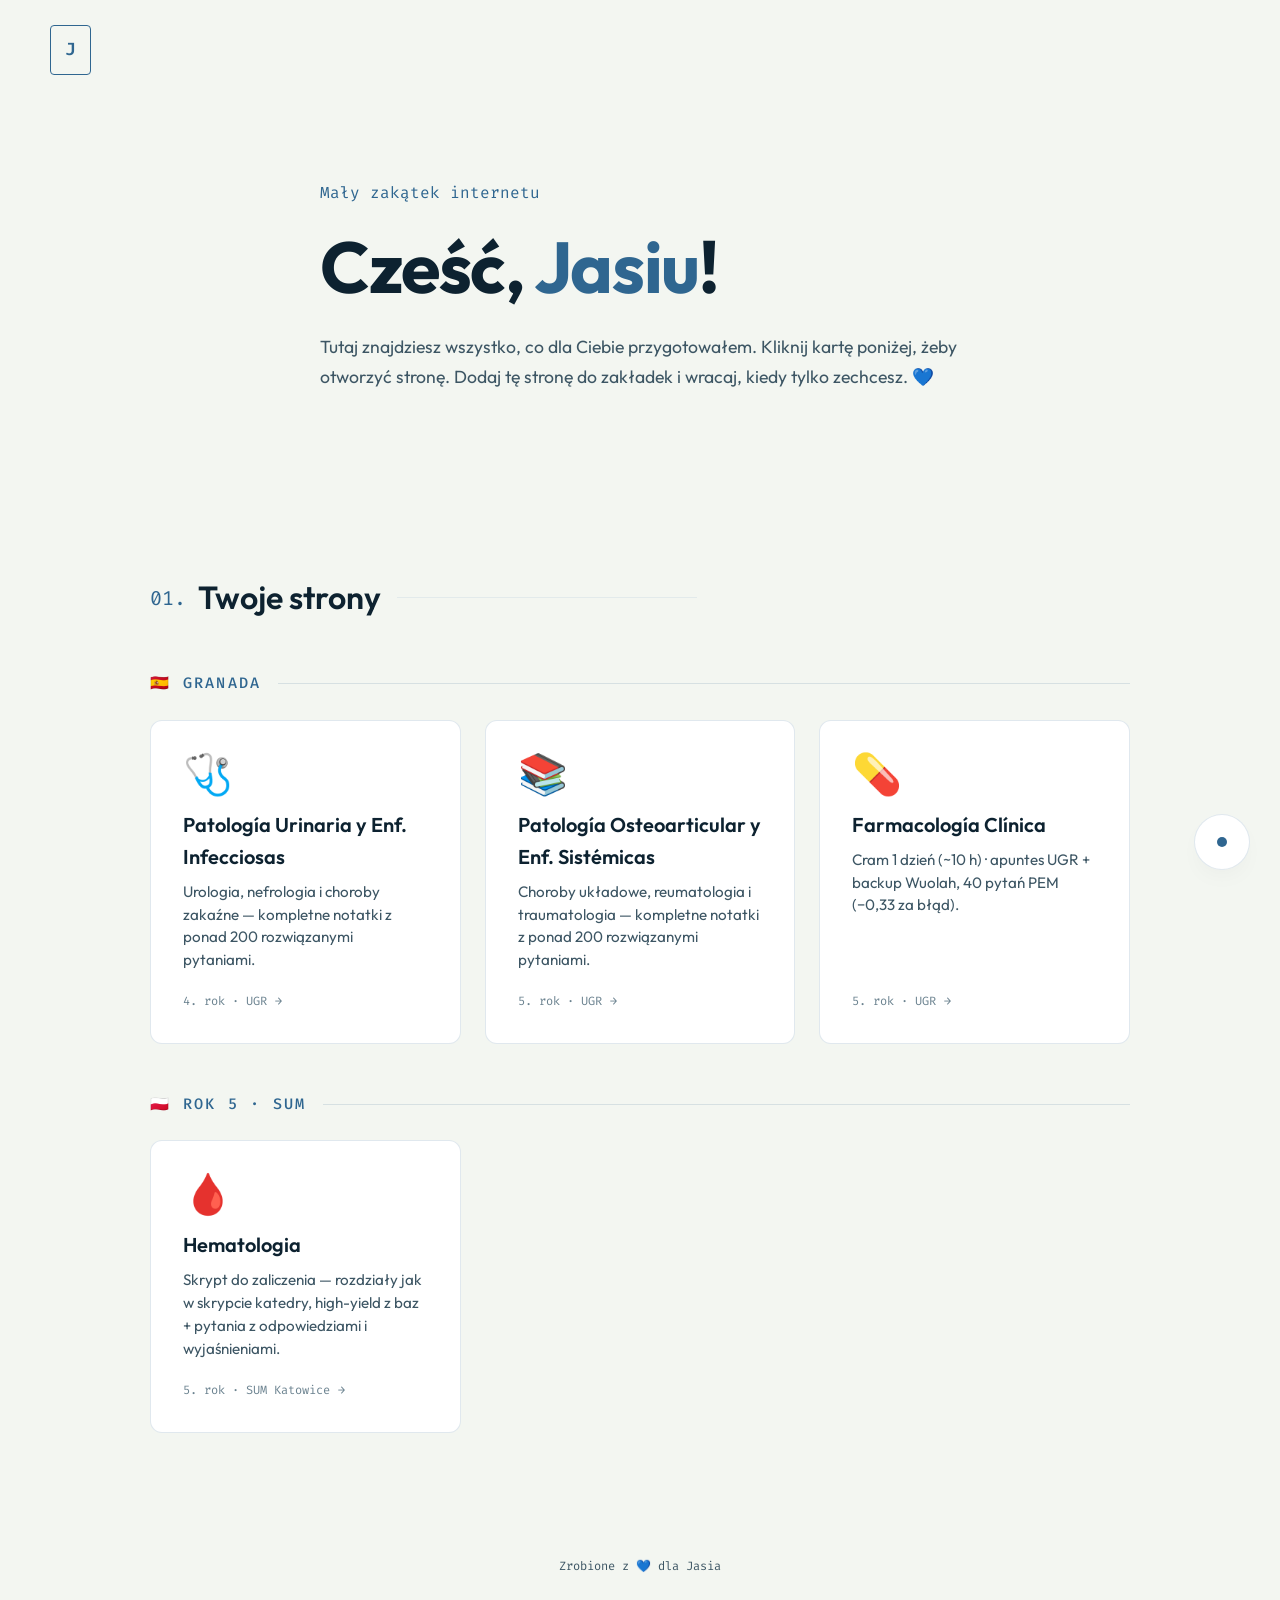
==== commit 872afc60: "Add SUM year-5 hematology study script for Jasiu." ====
--- a/jasiu/index.html
+++ b/jasiu/index.html
@@ -413,6 +413,30 @@
                 </div>
             </div>
 
+            <div class="jasiu-group">
+                <div class="jasiu-group-header">
+                    <span class="jasiu-group-title">🇵🇱 ROK 5 · SUM</span>
+                    <span class="jasiu-group-line"></span>
+                </div>
+
+                <div class="jasiu-grid">
+
+                    <a href="rok-5/hematologia/" class="jasiu-card reveal">
+                        <div class="jasiu-card-icon">🩸</div>
+                        <div class="jasiu-card-title">Hematologia</div>
+                        <p class="jasiu-card-description">
+                            Skrypt do zaliczenia — rozdziały jak w skrypcie katedry,
+                            high-yield z baz + pytania z odpowiedziami i wyjaśnieniami.
+                        </p>
+                        <div class="jasiu-card-meta">
+                            <span>5. rok · SUM Katowice</span>
+                            <span class="arrow">→</span>
+                        </div>
+                    </a>
+
+                </div>
+            </div>
+
             <!--
                 Aby dodać kolejną grupę (np. inna uczelnia, inny temat), skopiuj
                 cały blok <div class="jasiu-group"> ... </div> powyżej i zmień tytuł.
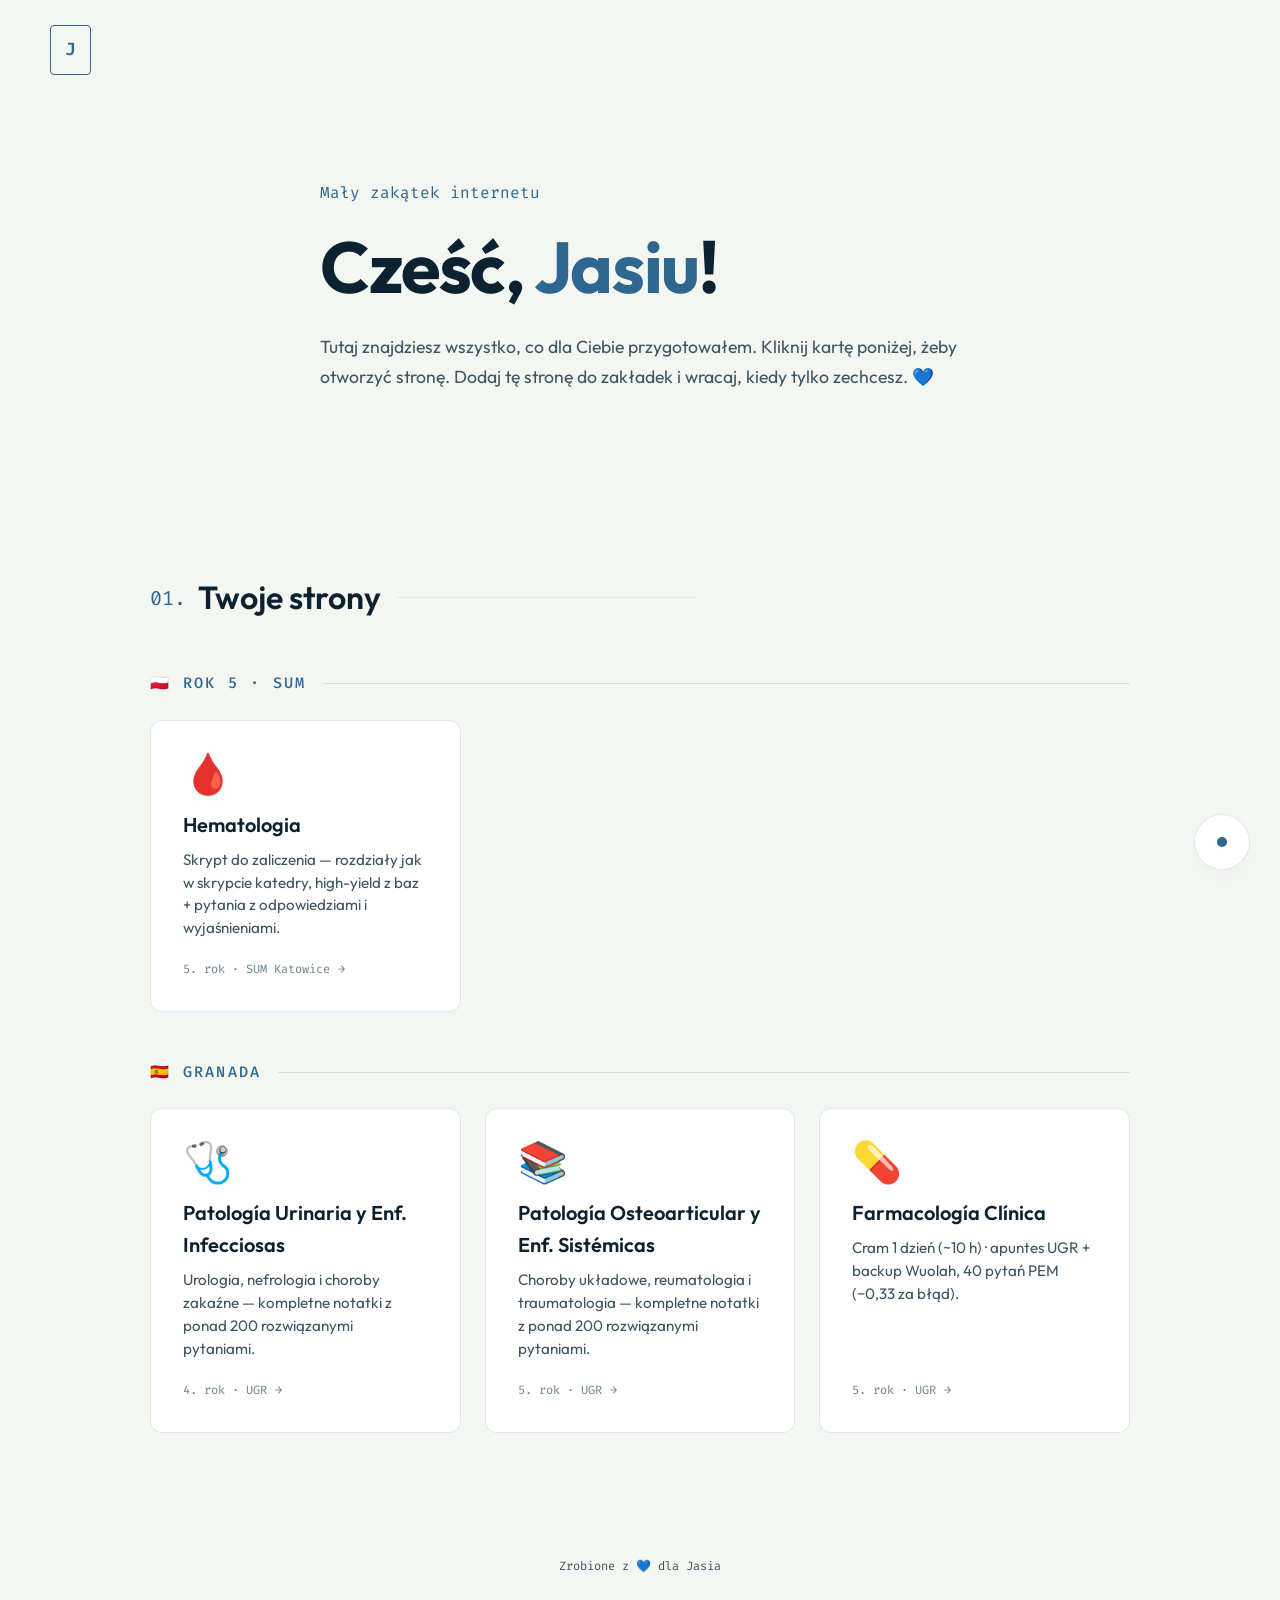
==== commit 838790fa: "Put SUM year-5 section above Granada on Jasiu home." ====
--- a/jasiu/index.html
+++ b/jasiu/index.html
@@ -349,6 +349,30 @@
             -->
             <div class="jasiu-group">
                 <div class="jasiu-group-header">
+                    <span class="jasiu-group-title">🇵🇱 ROK 5 · SUM</span>
+                    <span class="jasiu-group-line"></span>
+                </div>
+
+                <div class="jasiu-grid">
+
+                    <a href="rok-5/hematologia/" class="jasiu-card reveal">
+                        <div class="jasiu-card-icon">🩸</div>
+                        <div class="jasiu-card-title">Hematologia</div>
+                        <p class="jasiu-card-description">
+                            Skrypt do zaliczenia — rozdziały jak w skrypcie katedry,
+                            high-yield z baz + pytania z odpowiedziami i wyjaśnieniami.
+                        </p>
+                        <div class="jasiu-card-meta">
+                            <span>5. rok · SUM Katowice</span>
+                            <span class="arrow">→</span>
+                        </div>
+                    </a>
+
+                </div>
+            </div>
+
+            <div class="jasiu-group">
+                <div class="jasiu-group-header">
                     <span class="jasiu-group-title">🇪🇸 Granada</span>
                     <span class="jasiu-group-line"></span>
                 </div>
@@ -413,30 +437,6 @@
                 </div>
             </div>
 
-            <div class="jasiu-group">
-                <div class="jasiu-group-header">
-                    <span class="jasiu-group-title">🇵🇱 ROK 5 · SUM</span>
-                    <span class="jasiu-group-line"></span>
-                </div>
-
-                <div class="jasiu-grid">
-
-                    <a href="rok-5/hematologia/" class="jasiu-card reveal">
-                        <div class="jasiu-card-icon">🩸</div>
-                        <div class="jasiu-card-title">Hematologia</div>
-                        <p class="jasiu-card-description">
-                            Skrypt do zaliczenia — rozdziały jak w skrypcie katedry,
-                            high-yield z baz + pytania z odpowiedziami i wyjaśnieniami.
-                        </p>
-                        <div class="jasiu-card-meta">
-                            <span>5. rok · SUM Katowice</span>
-                            <span class="arrow">→</span>
-                        </div>
-                    </a>
-
-                </div>
-            </div>
-
             <!--
                 Aby dodać kolejną grupę (np. inna uczelnia, inny temat), skopiuj
                 cały blok <div class="jasiu-group"> ... </div> powyżej i zmień tytuł.
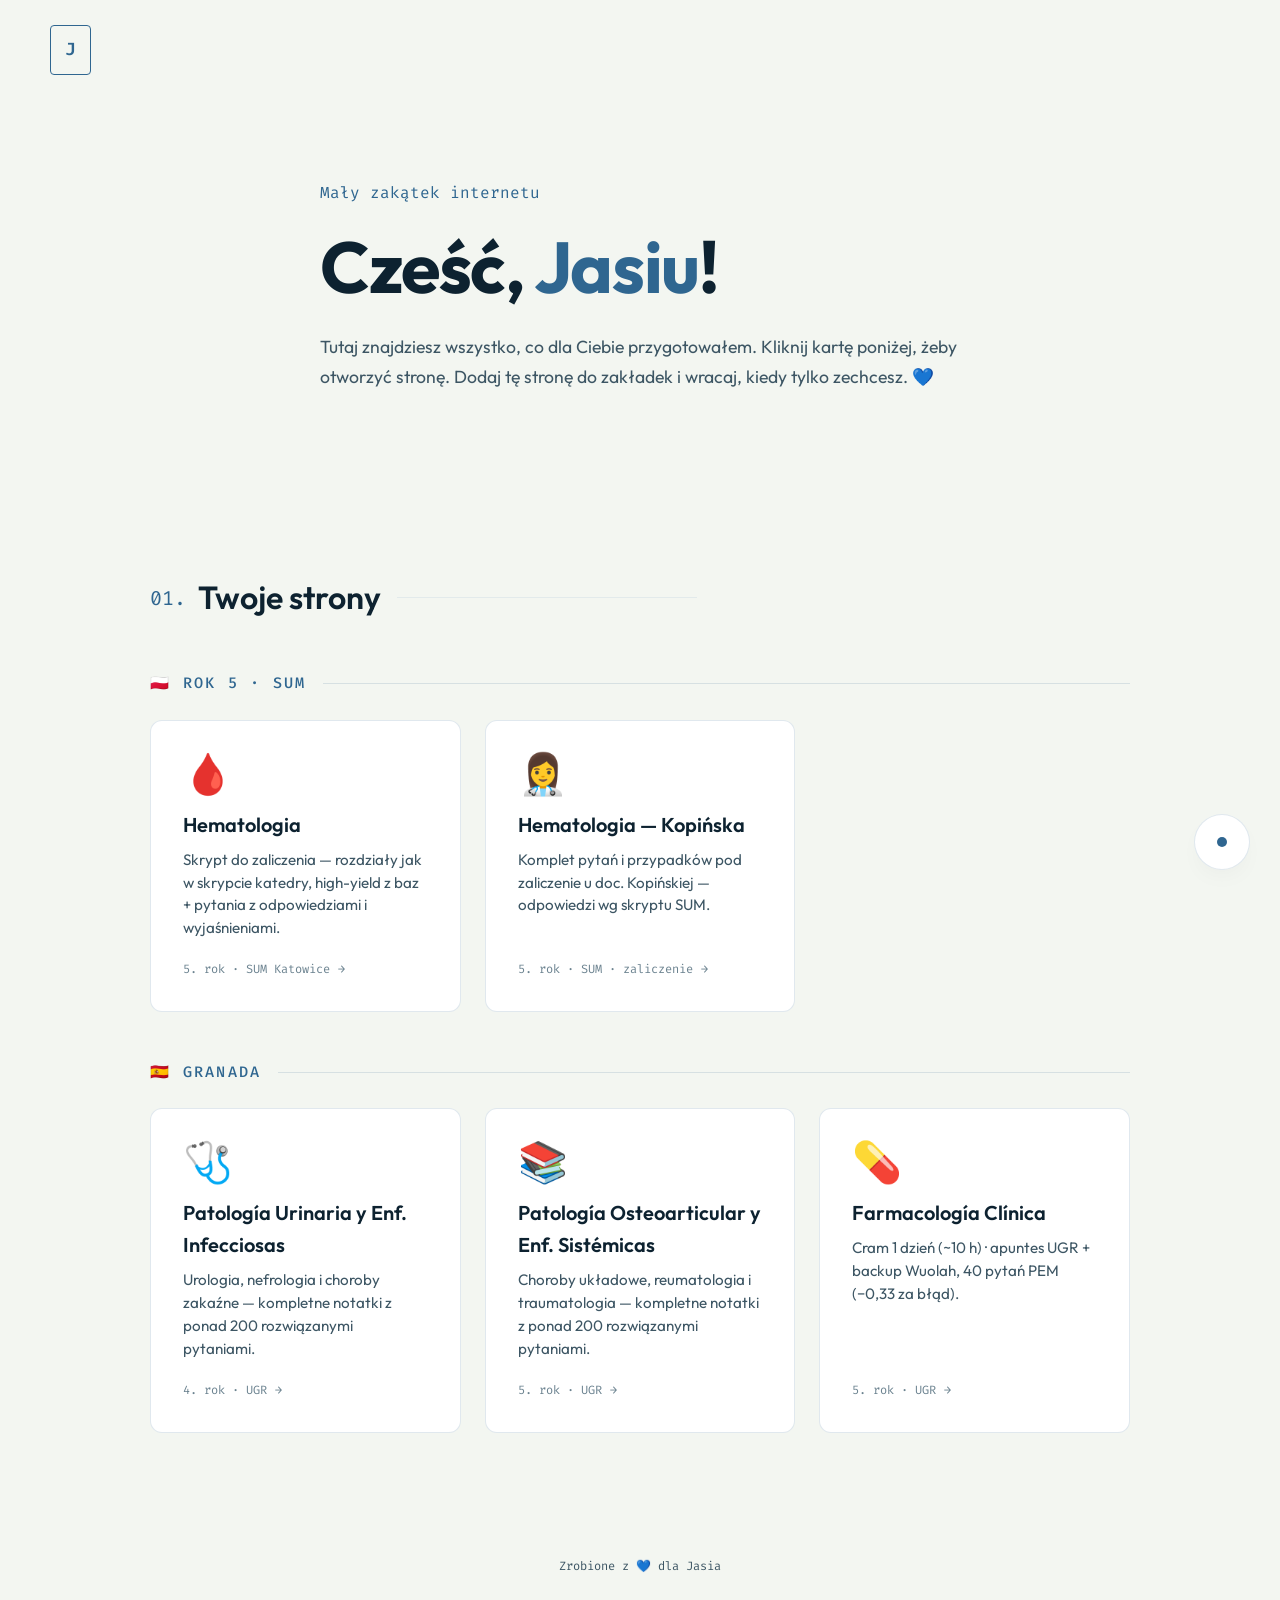
==== commit 27cf5fd4: "Add Kopinska-focused hematology Q&A bank for the exam." ====
--- a/jasiu/index.html
+++ b/jasiu/index.html
@@ -368,6 +368,19 @@
                         </div>
                     </a>
 
+                    <a href="rok-5/hematologia/kopinska.html" class="jasiu-card reveal">
+                        <div class="jasiu-card-icon">👩‍⚕️</div>
+                        <div class="jasiu-card-title">Hematologia — Kopińska</div>
+                        <p class="jasiu-card-description">
+                            Komplet pytań i przypadków pod zaliczenie u doc. Kopińskiej
+                            — odpowiedzi wg skryptu SUM.
+                        </p>
+                        <div class="jasiu-card-meta">
+                            <span>5. rok · SUM · zaliczenie</span>
+                            <span class="arrow">→</span>
+                        </div>
+                    </a>
+
                 </div>
             </div>
 
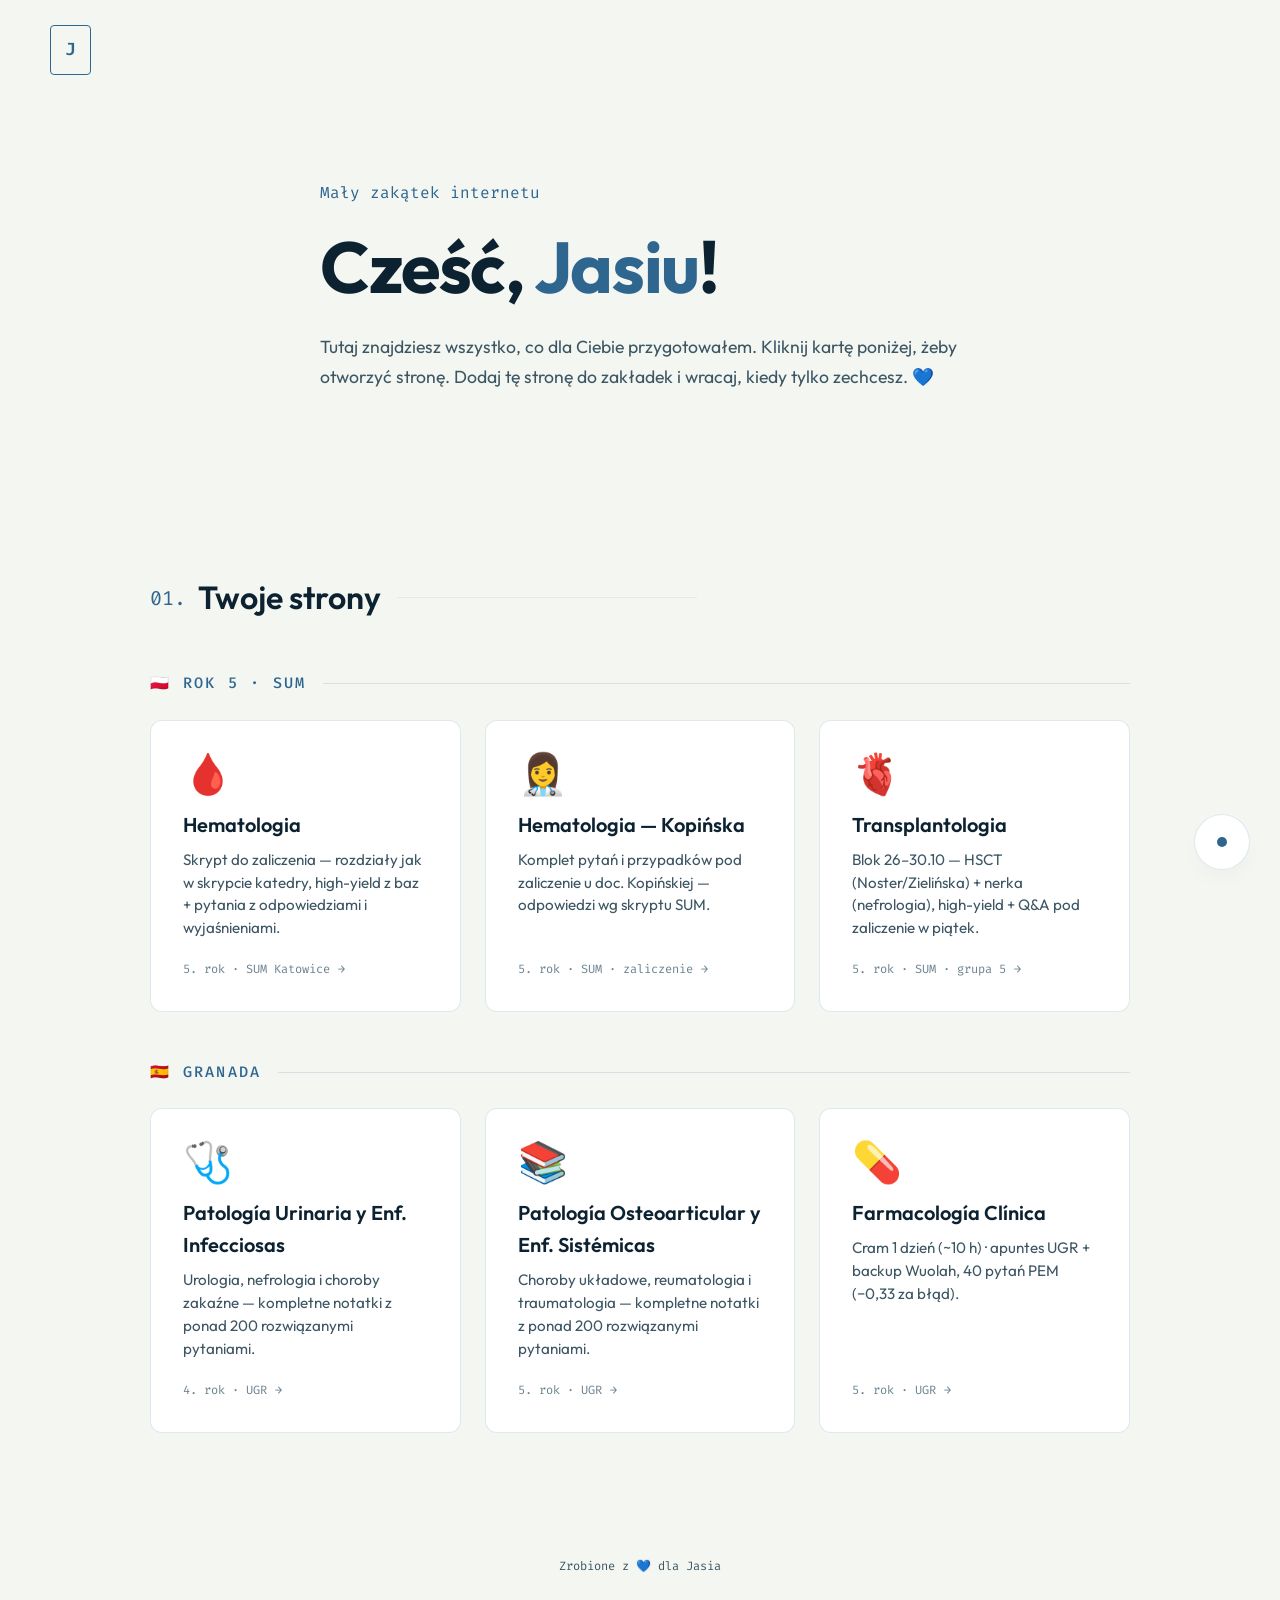
==== commit 77e5c3ff: "Add transplantology study script for Jan's SUM block week. HSCT + kidney transplant high-yield pages" ====
--- a/jasiu/index.html
+++ b/jasiu/index.html
@@ -381,6 +381,19 @@
                         </div>
                     </a>
 
+                    <a href="rok-5/transplantologia/" class="jasiu-card reveal">
+                        <div class="jasiu-card-icon">🫀</div>
+                        <div class="jasiu-card-title">Transplantologia</div>
+                        <p class="jasiu-card-description">
+                            Blok 26–30.10 — HSCT (Noster/Zielińska) + nerka (nefrologia),
+                            high-yield + Q&amp;A pod zaliczenie w piątek.
+                        </p>
+                        <div class="jasiu-card-meta">
+                            <span>5. rok · SUM · grupa 5</span>
+                            <span class="arrow">→</span>
+                        </div>
+                    </a>
+
                 </div>
             </div>
 
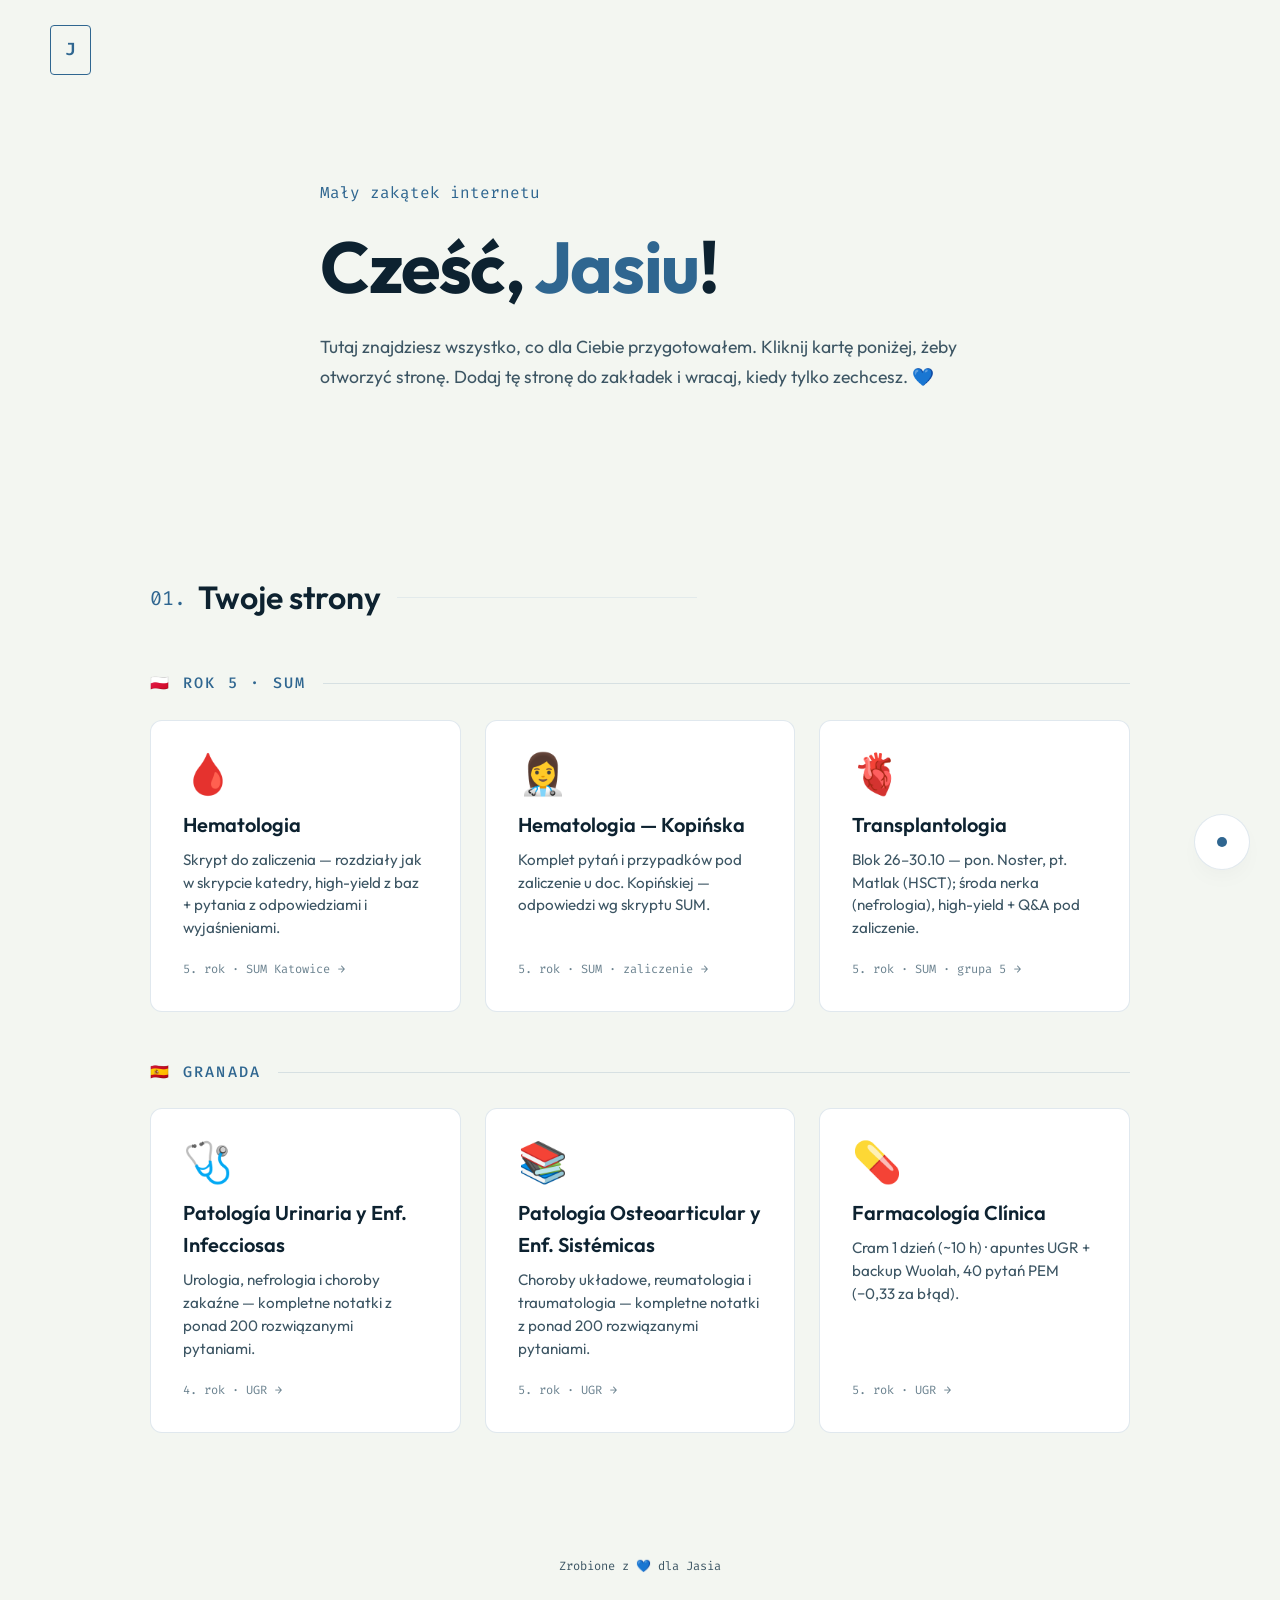
==== commit 76d64aa0: "Lock transplantology schedule to Noster (Mon), nephrology (Wed), and Matlak (Fri)." ====
--- a/jasiu/index.html
+++ b/jasiu/index.html
@@ -385,8 +385,8 @@
                         <div class="jasiu-card-icon">🫀</div>
                         <div class="jasiu-card-title">Transplantologia</div>
                         <p class="jasiu-card-description">
-                            Blok 26–30.10 — HSCT (Noster/Zielińska) + nerka (nefrologia),
-                            high-yield + Q&amp;A pod zaliczenie w piątek.
+                            Blok 26–30.10 — pon. Noster, pt. Matlak (HSCT); środa nerka (nefrologia),
+                            high-yield + Q&amp;A pod zaliczenie.
                         </p>
                         <div class="jasiu-card-meta">
                             <span>5. rok · SUM · grupa 5</span>
